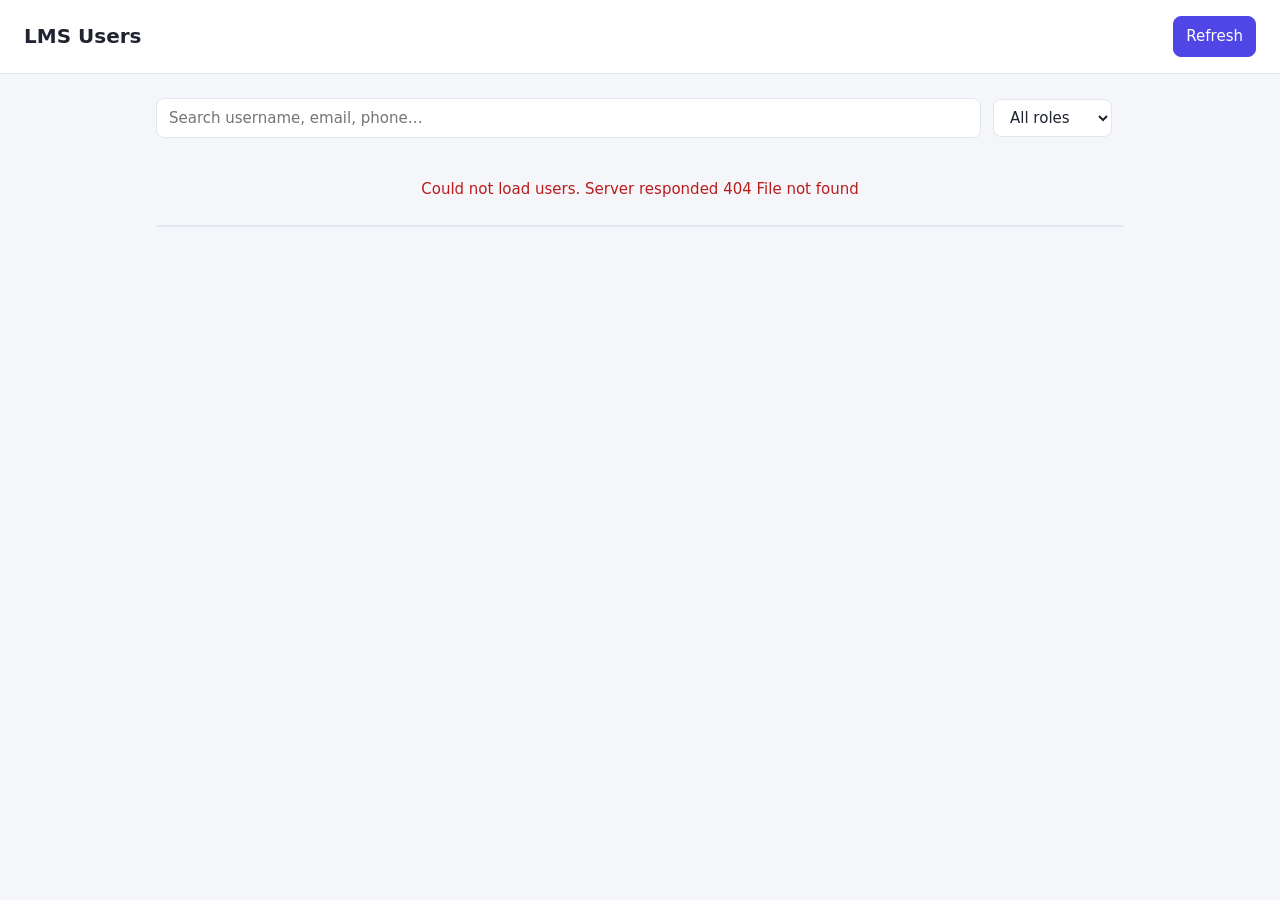
==== frontend/index.html @ c1c72830 "Implement user management features: add user model with phone number, create user schemas, and set u" ====
<!DOCTYPE html>
<html lang="en">
<head>
  <meta charset="UTF-8" />
  <meta name="viewport" content="width=device-width, initial-scale=1" />
  <title>LMS – Users</title>
  <link rel="stylesheet" href="css/style.css" />
</head>
<body>
  <header class="topbar">
    <h1>LMS Users</h1>
    <button id="refresh" type="button">Refresh</button>
  </header>

  <main>
    <div class="controls">
      <input id="search" type="search" placeholder="Search username, email, phone…" aria-label="Search users" />
      <select id="role" aria-label="Filter by role">
        <option value="">All roles</option>
        <option value="admin">Admin</option>
        <option value="instructor">Instructor</option>
        <option value="student">Student</option>
      </select>
      <span id="count" class="count"></span>
    </div>

    <div id="status" class="status" role="status"></div>

    <div class="table-wrap">
      <table id="users-table" hidden>
        <thead>
          <tr>
            <th data-key="id">ID</th>
            <th data-key="username">Username</th>
            <th data-key="email">Email</th>
            <th data-key="phone_number">Phone</th>
            <th data-key="role">Role</th>
            <th data-key="created_at">Created</th>
          </tr>
        </thead>
        <tbody id="users-body"></tbody>
      </table>
    </div>
  </main>

  <script src="js/app.js"></script>
</body>
</html>
---- frontend/css/style.css ----
:root {
  --bg: #f5f6fa; --card: #fff; --text: #1f2430; --muted: #6b7280;
  --border: #e3e6ee; --accent: #4f46e5; --danger: #b91c1c;
}
@media (prefers-color-scheme: dark) {
  :root { --bg: #11131a; --card: #1a1d27; --text: #e8eaf0; --muted: #98a0b3; --border: #2a2f3d; --accent: #818cf8; --danger: #f87171; }
}
* { box-sizing: border-box; }
body { margin: 0; font: 15px/1.5 system-ui, sans-serif; background: var(--bg); color: var(--text); }
.topbar { display: flex; justify-content: space-between; align-items: center; padding: 16px 24px; background: var(--card); border-bottom: 1px solid var(--border); }
.topbar h1 { margin: 0; font-size: 20px; }
main { max-width: 1000px; margin: 24px auto; padding: 0 16px; }
.controls { display: flex; gap: 12px; align-items: center; flex-wrap: wrap; margin-bottom: 16px; }
input, select, button { font: inherit; padding: 8px 12px; border: 1px solid var(--border); border-radius: 8px; background: var(--card); color: var(--text); }
input[type=search] { flex: 1; min-width: 200px; }
button { background: var(--accent); color: #fff; border-color: var(--accent); cursor: pointer; }
button:disabled { opacity: .6; cursor: wait; }
.count { color: var(--muted); margin-left: auto; }
.status { padding: 24px; text-align: center; color: var(--muted); }
.status.error { color: var(--danger); }
.status:empty { display: none; }
.table-wrap { background: var(--card); border: 1px solid var(--border); border-radius: 12px; overflow-x: auto; }
table { width: 100%; border-collapse: collapse; }
th, td { padding: 10px 14px; text-align: left; white-space: nowrap; }
th { font-size: 12px; text-transform: uppercase; letter-spacing: .04em; color: var(--muted); border-bottom: 1px solid var(--border); cursor: pointer; user-select: none; }
th.sorted-asc::after { content: " ▲"; } th.sorted-desc::after { content: " ▼"; }
tbody tr + tr td { border-top: 1px solid var(--border); }
tbody tr:hover { background: color-mix(in srgb, var(--accent) 6%, transparent); }
.badge { padding: 2px 10px; border-radius: 999px; font-size: 12px; font-weight: 600; background: color-mix(in srgb, var(--accent) 15%, transparent); color: var(--accent); }
.badge.admin { background: color-mix(in srgb, var(--danger) 15%, transparent); color: var(--danger); }
.badge.student { background: color-mix(in srgb, #16a34a 15%, transparent); color: #16a34a; }
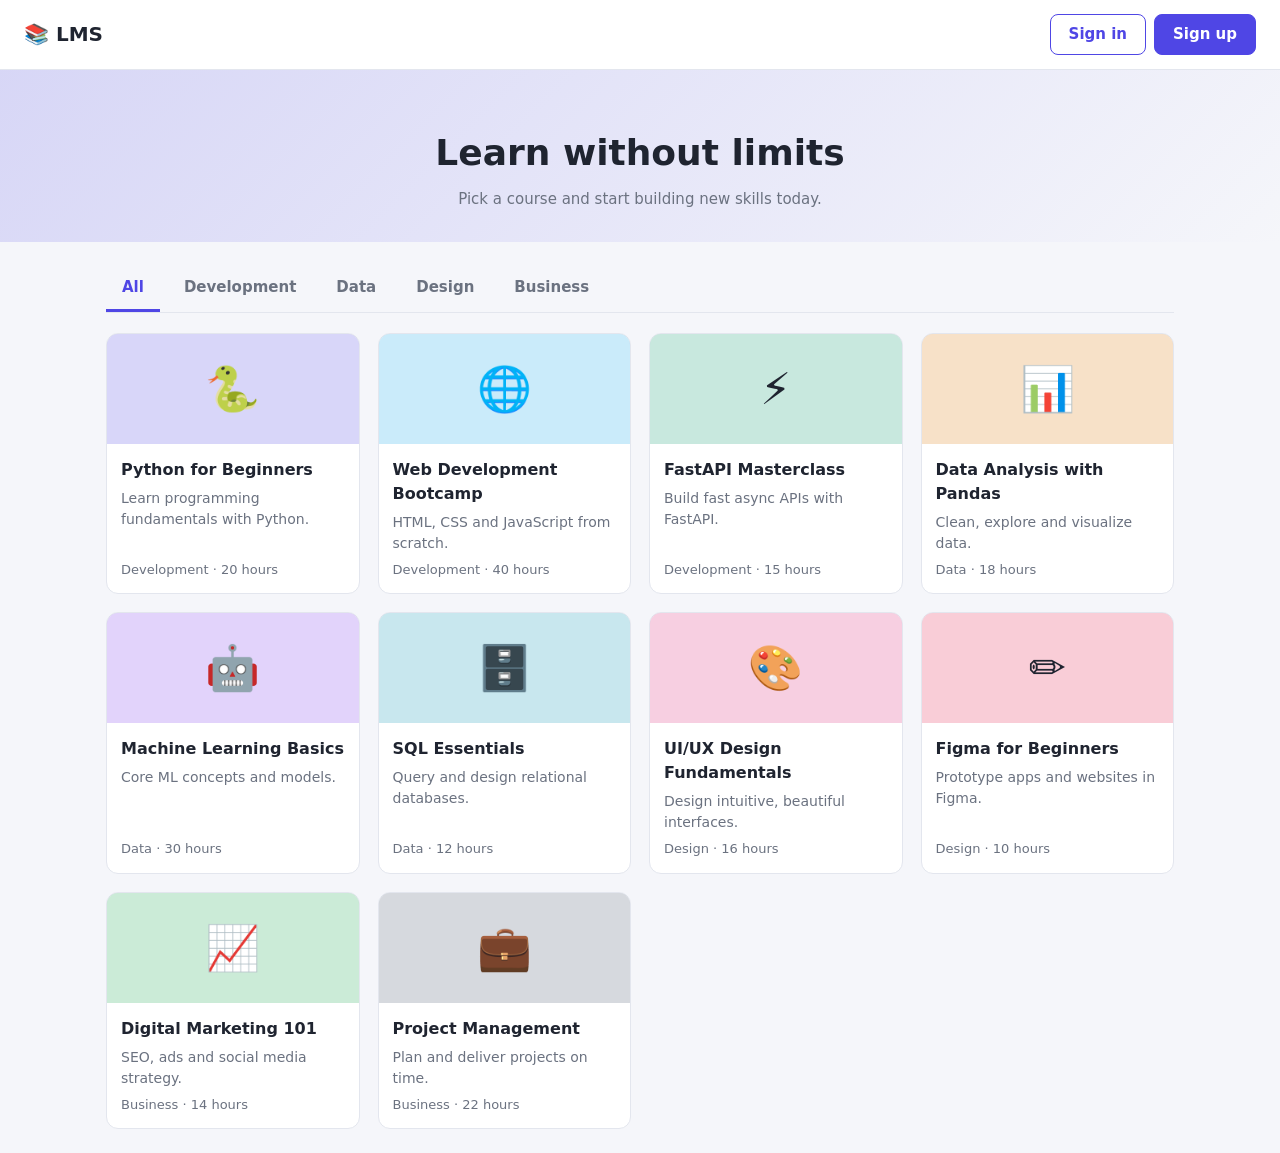
==== commit d91fda2d: "Implement user authentication and management features: add login endpoint, user creation functionali" ====
--- a/frontend/index.html
+++ b/frontend/index.html
@@ -3,46 +3,55 @@
 <head>
   <meta charset="UTF-8" />
   <meta name="viewport" content="width=device-width, initial-scale=1" />
-  <title>LMS – Users</title>
+  <title>LMS – Learn something new</title>
   <link rel="stylesheet" href="css/style.css" />
+  <link rel="stylesheet" href="css/home.css" />
 </head>
 <body>
-  <header class="topbar">
-    <h1>LMS Users</h1>
-    <button id="refresh" type="button">Refresh</button>
+  <header class="nav">
+    <a class="brand" href="/">📚 LMS</a>
+    <div class="auth" id="auth">
+      <button id="open-signin" class="btn ghost" type="button">Sign in</button>
+      <button id="open-signup" class="btn" type="button">Sign up</button>
+    </div>
   </header>
 
-  <main>
-    <div class="controls">
-      <input id="search" type="search" placeholder="Search username, email, phone…" aria-label="Search users" />
-      <select id="role" aria-label="Filter by role">
-        <option value="">All roles</option>
-        <option value="admin">Admin</option>
-        <option value="instructor">Instructor</option>
-        <option value="student">Student</option>
-      </select>
-      <span id="count" class="count"></span>
-    </div>
+  <section class="hero">
+    <h1>Learn without limits</h1>
+    <p>Pick a course and start building new skills today.</p>
+  </section>
 
-    <div id="status" class="status" role="status"></div>
-
-    <div class="table-wrap">
-      <table id="users-table" hidden>
-        <thead>
-          <tr>
-            <th data-key="id">ID</th>
-            <th data-key="username">Username</th>
-            <th data-key="email">Email</th>
-            <th data-key="phone_number">Phone</th>
-            <th data-key="role">Role</th>
-            <th data-key="created_at">Created</th>
-          </tr>
-        </thead>
-        <tbody id="users-body"></tbody>
-      </table>
-    </div>
+  <main class="home">
+    <div class="tabs" role="tablist" id="tabs"></div>
+    <div class="grid" id="courses" role="tabpanel"></div>
   </main>
 
-  <script src="js/app.js"></script>
+  <dialog id="signup">
+    <form method="dialog" id="signup-form">
+      <h2>Create your account</h2>
+      <label>Username<input name="username" required minlength="3" maxlength="50" autocomplete="username" /></label>
+      <label>Email<input name="email" type="email" required maxlength="100" autocomplete="email" /></label>
+      <label>Phone<input name="phone_number" type="tel" required maxlength="15" autocomplete="tel" /></label>
+      <label>Password<input name="password" type="password" required minlength="8" maxlength="128" autocomplete="new-password" /></label>
+      <label>I am a
+        <select name="role"><option value="student">Student</option><option value="instructor">Instructor</option><option value="admin">Admin</option></select>
+      </label>
+      <p class="msg" id="signup-msg" role="status"></p>
+      <div class="actions"><button type="button" class="btn ghost" data-close>Cancel</button><button class="btn" type="submit">Sign up</button></div>
+    </form>
+  </dialog>
+
+  <dialog id="signin">
+    <form method="dialog" id="signin-form">
+      <h2>Welcome back</h2>
+      <label>Email<input name="email" type="email" required autocomplete="email" /></label>
+      <label>Password<input name="password" type="password" required autocomplete="current-password" /></label>
+      <p class="msg" id="signin-msg" role="status"></p>
+      <div class="actions"><button type="button" class="btn ghost" data-close>Cancel</button><button class="btn" type="submit">Sign in</button></div>
+    </form>
+  </dialog>
+
+  <script src="js/session.js"></script>
+  <script src="js/home.js"></script>
 </body>
 </html>
--- a/frontend/css/home.css
+++ b/frontend/css/home.css
@@ -0,0 +1,40 @@
+.nav { display: flex; justify-content: space-between; align-items: center; padding: 14px 24px; background: var(--card); border-bottom: 1px solid var(--border); position: sticky; top: 0; z-index: 5; }
+.brand { font-weight: 700; font-size: 20px; color: var(--text); text-decoration: none; }
+.auth { display: flex; gap: 8px; }
+.btn { padding: 8px 18px; border-radius: 8px; border: 1px solid var(--accent); background: var(--accent); color: #fff; cursor: pointer; font: inherit; font-weight: 600; }
+.btn.ghost { background: transparent; color: var(--accent); }
+.hero { text-align: center; padding: 56px 16px 32px; background: linear-gradient(135deg, color-mix(in srgb, var(--accent) 18%, var(--bg)), var(--bg)); }
+.hero h1 { margin: 0 0 8px; font-size: 36px; }
+.hero p { margin: 0; color: var(--muted); }
+.home { max-width: 1100px; }
+.tabs { display: flex; gap: 8px; flex-wrap: wrap; border-bottom: 1px solid var(--border); margin-bottom: 20px; }
+.tab { background: none; border: none; border-bottom: 3px solid transparent; border-radius: 0; color: var(--muted); padding: 10px 16px; font-weight: 600; cursor: pointer; }
+.tab[aria-selected=true] { color: var(--accent); border-bottom-color: var(--accent); }
+.grid { display: grid; grid-template-columns: repeat(auto-fill, minmax(250px, 1fr)); gap: 18px; }
+.course { background: var(--card); border: 1px solid var(--border); border-radius: 12px; overflow: hidden; display: flex; flex-direction: column; transition: transform .15s, box-shadow .15s; }
+.course:hover { transform: translateY(-3px); box-shadow: 0 8px 20px rgb(0 0 0 / .12); }
+.course .thumb { height: 110px; display: grid; place-items: center; font-size: 44px; }
+.course .body { padding: 14px; display: flex; flex-direction: column; gap: 6px; flex: 1; }
+.course h3 { margin: 0; font-size: 16px; }
+.course p { margin: 0; color: var(--muted); font-size: 14px; flex: 1; }
+.course .meta { color: var(--muted); font-size: 13px; }
+dialog { border: 1px solid var(--border); border-radius: 14px; background: var(--card); color: var(--text); padding: 24px; width: min(380px, 92vw); }
+dialog::backdrop { background: rgb(0 0 0 / .5); }
+dialog h2 { margin: 0 0 12px; }
+dialog form { display: flex; flex-direction: column; gap: 12px; }
+dialog label { display: flex; flex-direction: column; gap: 4px; font-size: 13px; color: var(--muted); }
+dialog label input, dialog label select { color: var(--text); }
+.actions { display: flex; justify-content: flex-end; gap: 8px; }
+.msg { margin: 0; font-size: 13px; min-height: 1em; }
+.msg.error { color: var(--danger); }
+.msg.ok { color: #15803d; }
+.profile-link { display: inline-flex; text-decoration: none; }
+.avatar { width: 40px; height: 40px; border-radius: 50%; display: inline-grid; place-items: center; background: var(--accent) center/cover no-repeat; color: #fff; font-weight: 700; font-size: 18px; border: 2px solid var(--border); cursor: pointer; }
+.avatar.big { width: 120px; height: 120px; font-size: 52px; cursor: default; }
+.profile { max-width: 520px; margin: 32px auto; background: var(--card); border: 1px solid var(--border); border-radius: 14px; padding: 28px; text-align: center; }
+.profile h2 { margin: 12px 0 2px; }
+.profile .role { margin-bottom: 18px; }
+.profile dl { text-align: left; display: grid; grid-template-columns: 110px 1fr; gap: 10px 12px; margin: 18px 0; }
+.profile dt { color: var(--muted); } .profile dd { margin: 0; word-break: break-all; }
+.profile .row { display: flex; gap: 8px; justify-content: center; flex-wrap: wrap; }
+.msg { white-space: pre-line; }
